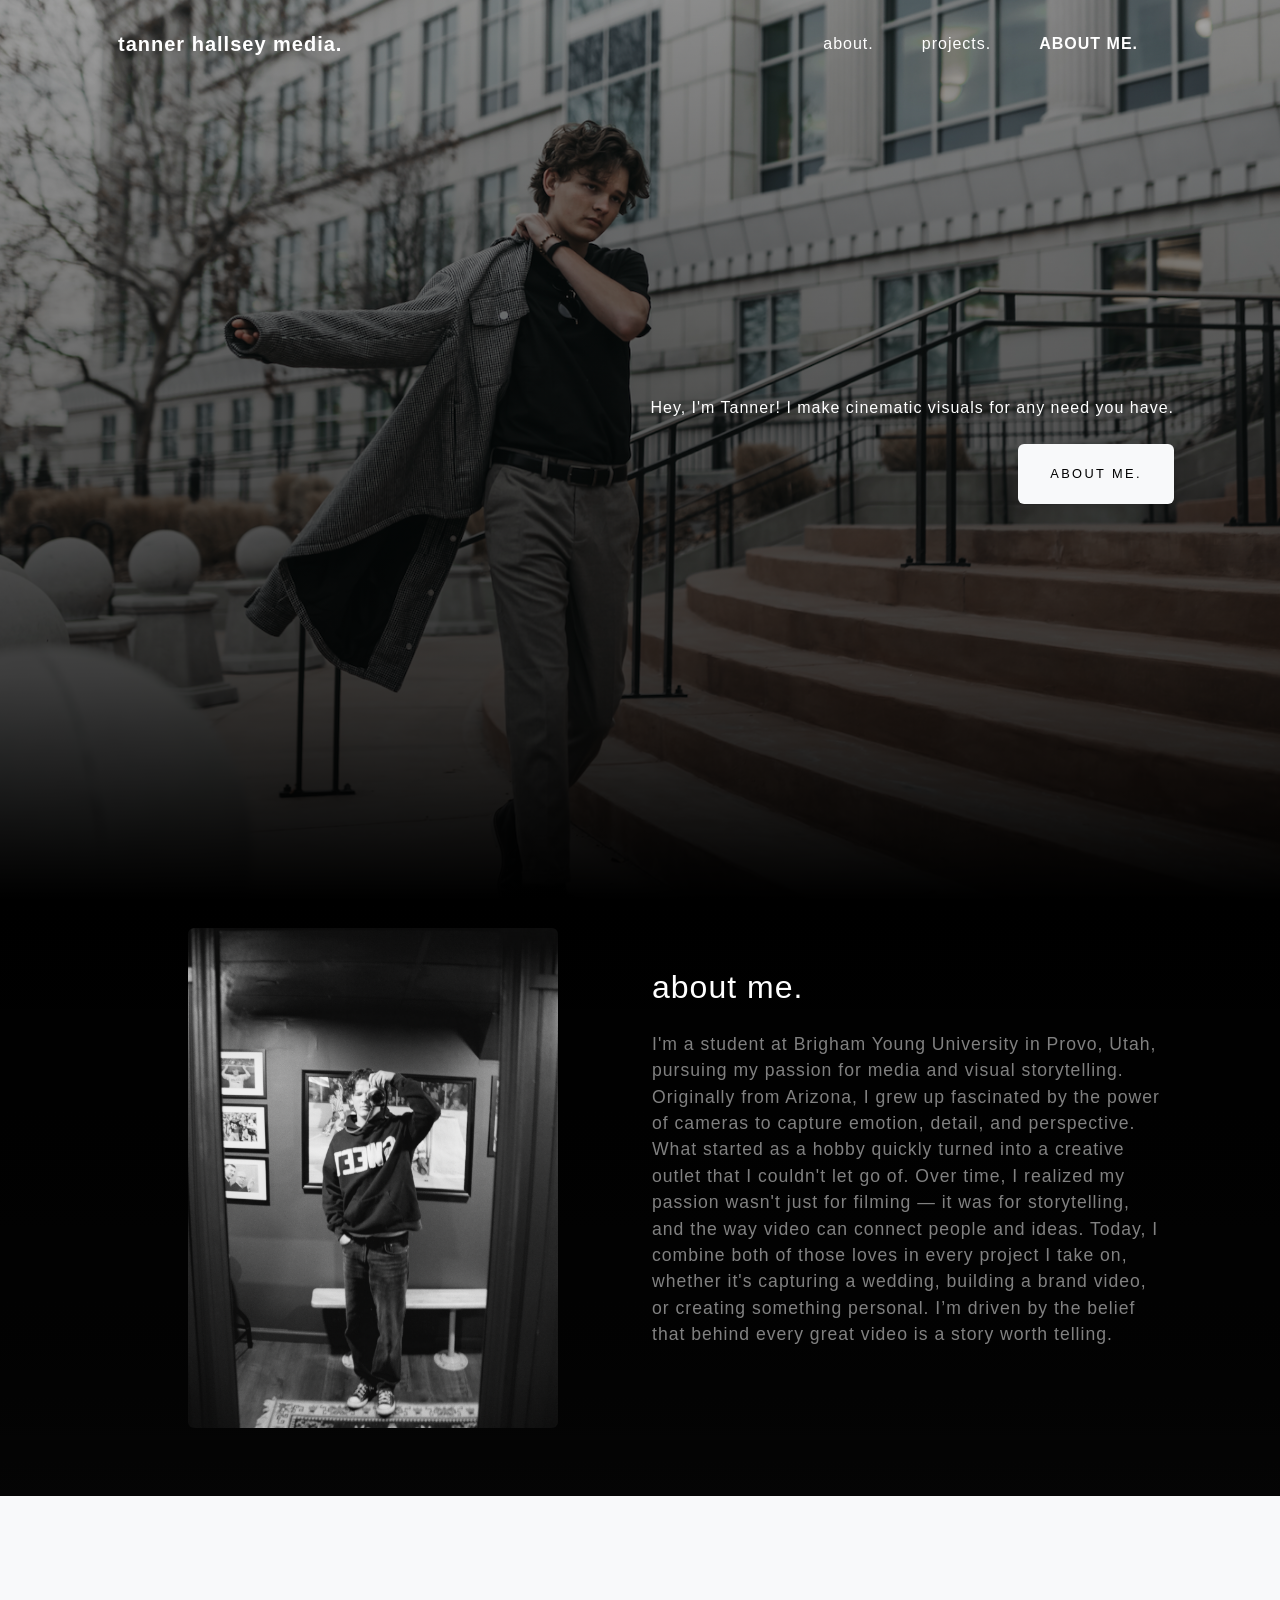
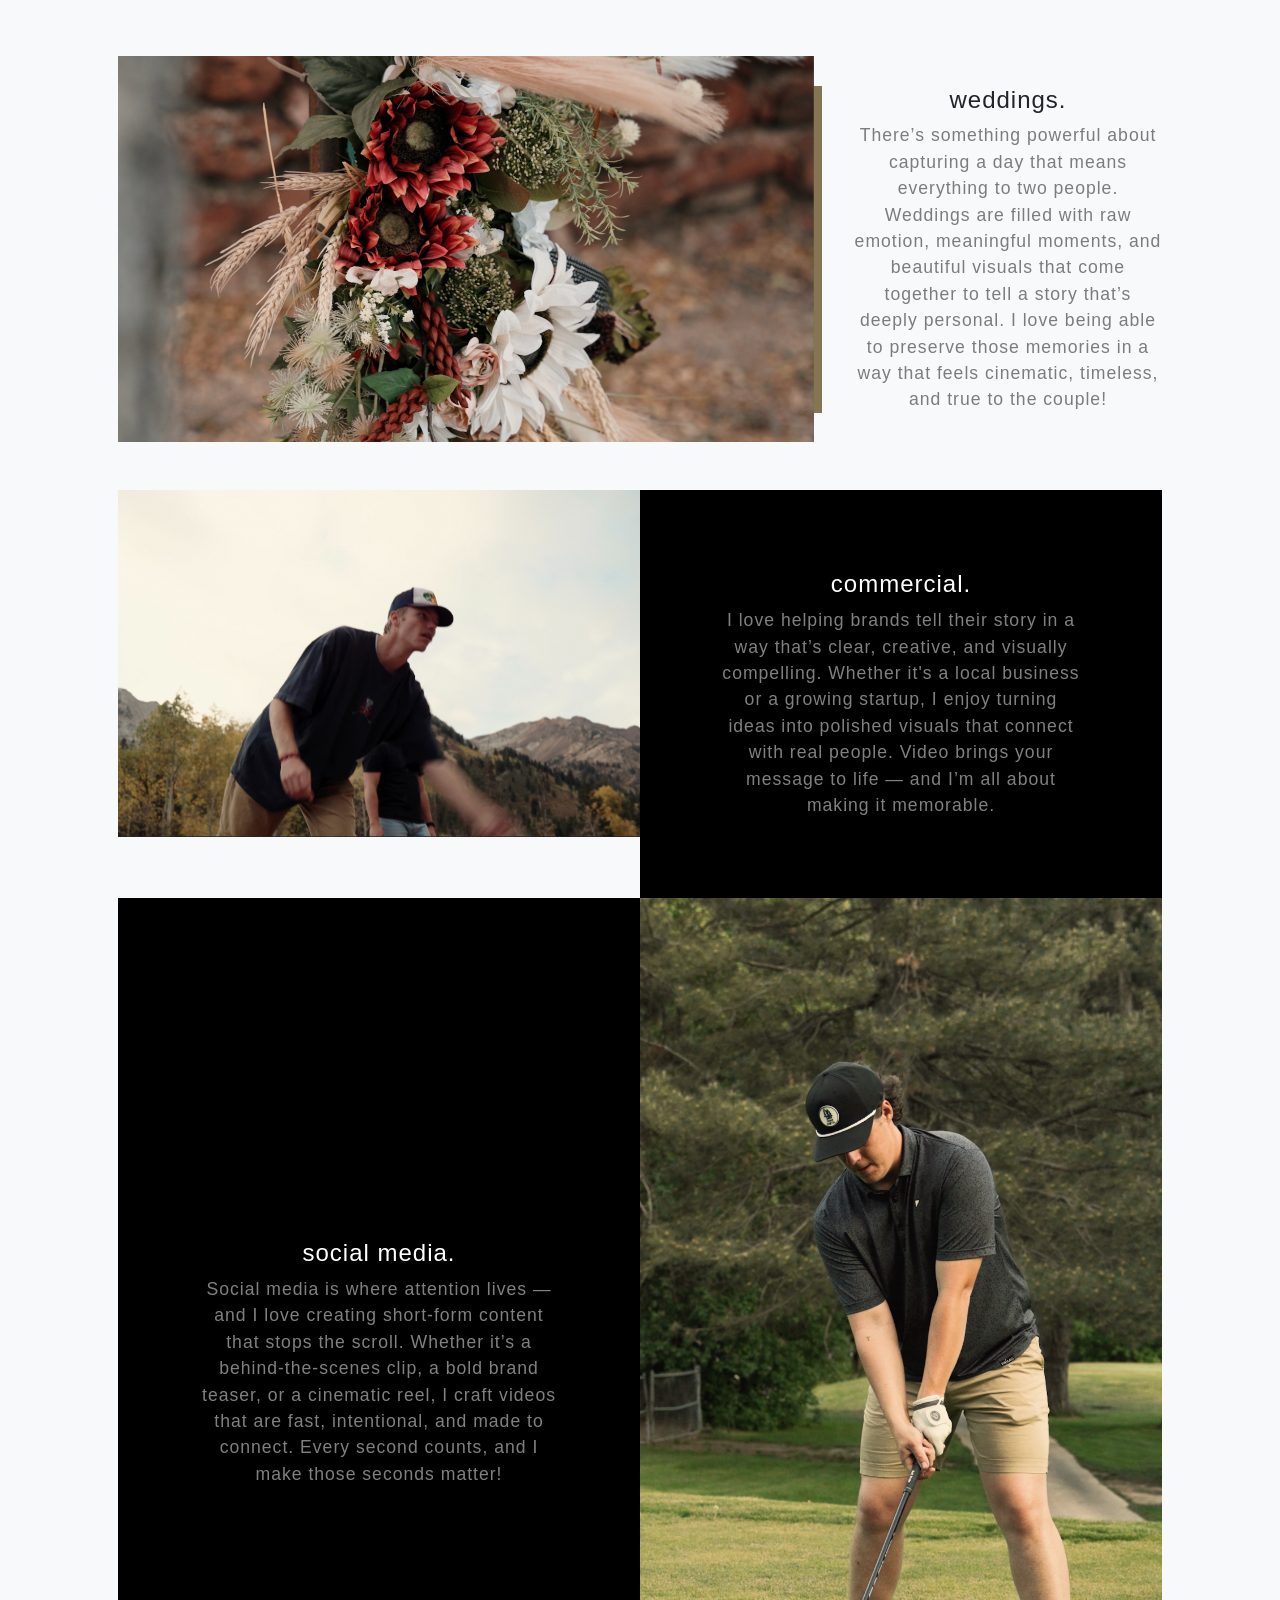
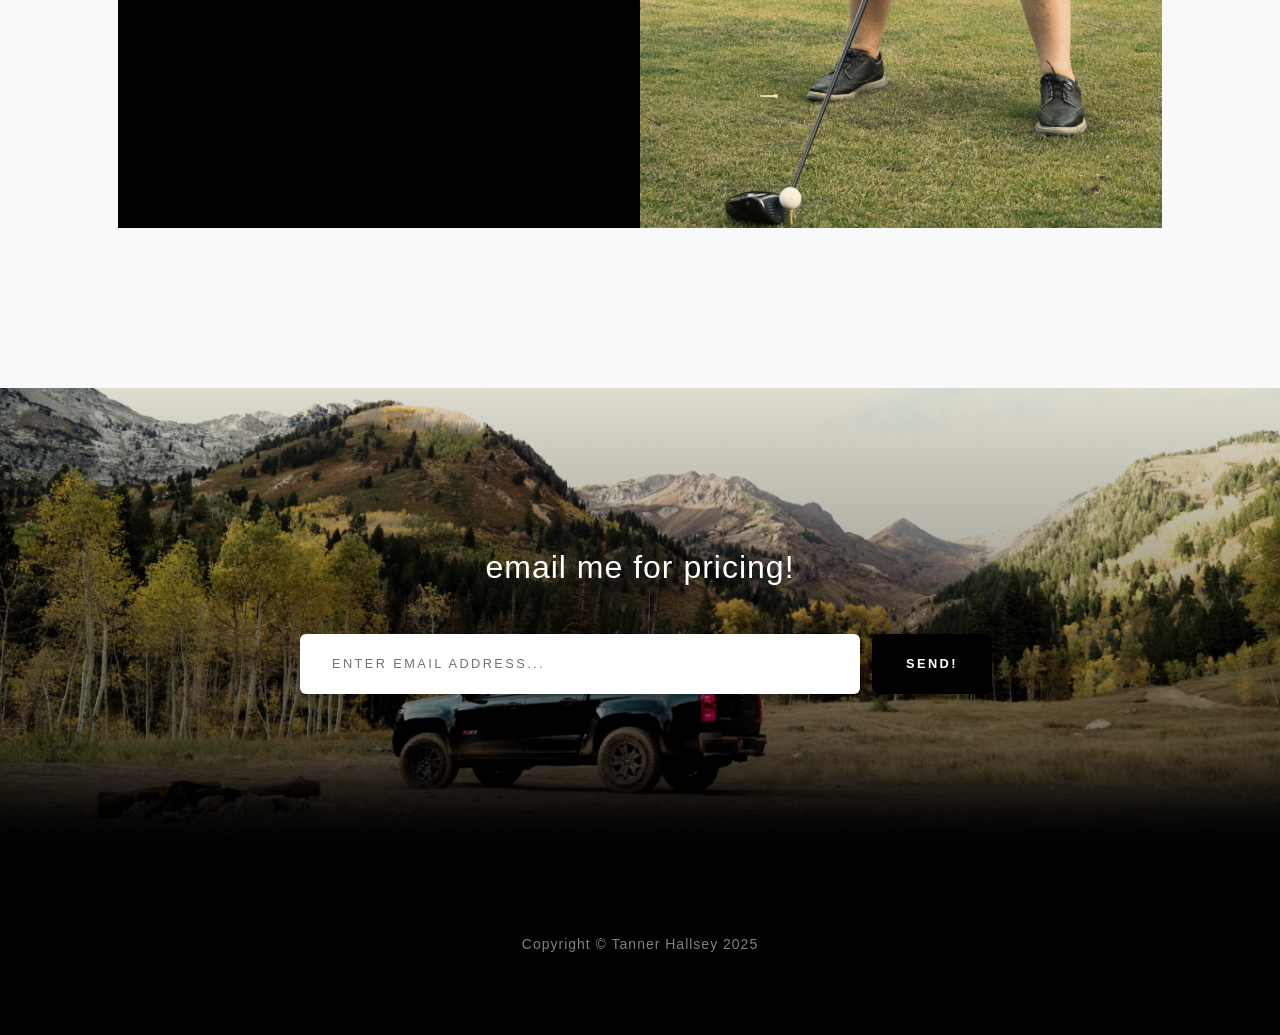
==== index.html @ 136759ea "Add files via upload" ====
<!DOCTYPE html>
<html lang="en">
    <head>
        <meta charset="utf-8" />
        <meta name="viewport" content="width=device-width, initial-scale=1, shrink-to-fit=no" />
        <meta name="description" content="" />
        <meta name="author" content="" />
        <title>Tanner Hallsey Media - Content Creator</title>
        <link rel="icon" type="image/x-icon" href="assets/favicon.ico" />
        <!-- Font Awesome icons (free version)-->
        <script src="https://fonts.google.com/specimen/Special+Gothic+Expanded+One" crossorigin="anonymous"></script>
        <!-- Google fonts-->
        <link href="https://fonts.google.com/specimen/Special+Gothic+Expanded+One" rel="stylesheet" />
        <link href="https://fonts.google.com/specimen/Special+Gothic+Expanded+One" rel="stylesheet" />
        <!-- Core theme CSS (includes Bootstrap)-->
        <link href="css/styles.css" rel="stylesheet" />
    </head>
    <body id="page-top">
        <!-- Navigation-->
        <nav class="navbar navbar-expand-lg navbar-light fixed-top" id="mainNav">
            <div class="container px-4 px-lg-5">
                <a class="navbar-brand" href="#page-top">tanner hallsey media.</a>
                <button class="navbar-toggler navbar-toggler-right" type="button" data-bs-toggle="collapse" data-bs-target="#navbarResponsive" aria-controls="navbarResponsive" aria-expanded="false" aria-label="Toggle navigation">
                    Menu
                    <i class="fas fa-bars"></i>
                </button>
                <div class="collapse navbar-collapse" id="navbarResponsive">
                    <ul class="navbar-nav ms-auto">
                        <li class="nav-item"><a class="nav-link" href="#about">about.</a></li>
                        <li class="nav-item"><a class="nav-link" href="#projects">projects.</a></li>
                        <li class="nav-item"><a class="nav-link fw-bolder" href="other-works.html" target="_blank">ABOUT ME.</a></li>


                    </ul>
                </div>
            </div>
        </nav>
        <!-- Masthead-->
       <header class="masthead">
  <div class="container h-100 d-flex align-items-center">
    <div class="row w-100 justify-content-end"> <!-- pushes content to right -->
      <div class="col-lg-6">
        <div class="text-end text-white"> <!-- aligns text to right -->
          
        
          <p style="font-size: 1rem; color: white; margin-bottom: 1.5rem;">
            Hey, I'm Tanner! I make cinematic visuals for any need you have. 
          </p>
          <a class="btn btn-light" href="#about">about me.</a>
        </div>
      </div>
    </div>
  </div>
</header>




        <!-- About-->
      <section class="about-section text-white pt-5 pb-5" id="about" style="padding-bottom: 100px;">


  <div class="container px-4 px-lg-5">
    <div class="row align-items-center" style="min-height: 500px;">
      <!-- Image -->
      <div class="col-lg-6 mb-4 mb-lg-0 text-center" style="margin-top: -40px;">
        <img src="assets/img/hallz.png" alt="Tanner Hallsey" class="img-fluid rounded" style="max-height: 500px;" />
      </div>

      <!-- Text -->
      <div class="col-lg-6">
        <h2 class="mb-4">about me.</h2>
        <p class="text-white-50">
          I'm a student at Brigham Young University in Provo, Utah, pursuing my passion for media and visual storytelling. Originally from Arizona, I grew up fascinated by the power of cameras to capture emotion, detail, and perspective. What started as a hobby quickly turned into a creative outlet that I couldn't let go of. Over time, I realized my passion wasn't just for filming — it was for storytelling, and the way video can connect people and ideas. Today, I combine both of those loves in every project I take on, whether it's capturing a wedding, building a brand video, or creating something personal. I’m driven by the belief that behind every great video is a story worth telling.
        </p>
      </div>
    </div>
  </div>
</section>



        <!-- Projects-->
        <section class="projects-section bg-light" id="projects">
            <div class="container px-4 px-lg-5">
                <!-- Featured Project Row-->
                <div class="row gx-0 mb-4 mb-lg-5 align-items-center">
                    <div class="col-xl-8 col-lg-7"><img class="img-fluid mb-3 mb-lg-0" src="assets/img/spring.png" alt="..." /></div>
                    <div class="col-xl-4 col-lg-5">
                        <div class="featured-text text-center text-lg-left">
                            <h4>weddings.</h4>
                            <p class="text-black-50 mb-0">There’s something powerful about capturing a day that means everything to two people. Weddings are filled with raw emotion, meaningful moments, and beautiful visuals that come together to tell a story that’s deeply personal. I love being able to preserve those memories in a way that feels cinematic, timeless, and true to the couple!</p>
                        </div>
                    </div>
                </div>
                <!-- Project One Row-->
                <div class="row gx-0 mb-5 mb-lg-0 justify-content-center">
                    <div class="col-lg-6"><img class="img-fluid" src="assets/img/jax2.png" alt="..." /></div>
                    <div class="col-lg-6">
                        <div class="bg-black text-center h-100 project">
                            <div class="d-flex h-100">
                                <div class="project-text w-100 my-auto text-center text-lg-left">
                                    <h4 class="text-white">commercial.</h4>
                                    <p class="mb-0 text-white-50">I love helping brands tell their story in a way that’s clear, creative, and visually compelling. Whether it's a local business or a growing startup, I enjoy turning ideas into polished visuals that connect with real people. Video brings your message to life — and I’m all about making it memorable.</p>
                                </div>
                            </div>
                        </div>
                    </div>
                </div>
                <!-- Project Two Row-->
                <div class="row gx-0 justify-content-center">
                    <div class="col-lg-6"><img class="img-fluid" src="assets/img/jake.png" alt="..." /></div>
                    <div class="col-lg-6 order-lg-first">
                        <div class="bg-black text-center h-100 project">
                            <div class="d-flex h-100">
                                <div class="project-text w-100 my-auto text-center text-lg-right">
                                    <h4 class="text-white">social media.</h4>
                                    <p class="mb-0 text-white-50">Social media is where attention lives — and I love creating short-form content that stops the scroll. Whether it’s a behind-the-scenes clip, a bold brand teaser, or a cinematic reel, I craft videos that are fast, intentional, and made to connect. Every second counts, and I make those seconds matter!</p>
                                </div>
                            </div>
                        </div>
                    </div>
                </div>
            </div>
        </section>
        <!-- Signup-->
      <!-- Signup-->
<section class="signup-section position-relative" id="signup">
  <div class="container px-4 px-lg-5">
    <div class="row gx-4 gx-lg-5">
      <div class="col-md-10 col-lg-8 mx-auto text-center">
        <i class="far fa-paper-plane fa-2x mb-2 text-white"></i>
        <h2 class="text-white mb-5">email me for pricing!</h2>

        <form class="form-signup" id="contactForm" data-sb-form-api-token="API_TOKEN">
          <div class="row input-group-newsletter">
            <div class="col">
              <input class="form-control" id="emailAddress" type="email" placeholder="Enter email address..." aria-label="Enter email address..." data-sb-validations="required,email" />
            </div>
            <button id="submitButton" type="submit" class="btn" style="background-color: black; color: white; font-weight: 600; border: none; padding: 0.75rem 1.5rem; border-radius: 8px; width: auto; min-width: 120px;">send!</button>
          </div>

          <div class="invalid-feedback mt-2" data-sb-feedback="emailAddress:required">An email is required.</div>
          <div class="invalid-feedback mt-2" data-sb-feedback="emailAddress:email">Email is not valid.</div>

          <div class="d-none" id="submitSuccessMessage">
            <div class="text-center mb-3 mt-2 text-white">
              <div class="fw-bolder" style="margin-bottom: 0;">Check your email shortly!</div>
              <div style="margin-top: 0;">Thanks for reaching out — I’ll be in touch with pricing soon!</div>
            </div>
          </div>

          <div class="d-none" id="submitErrorMessage">
            <div class="text-center text-danger mb-3 mt-2">Error sending message!</div>
          </div>
        </form>
      </div>
    </div>
  </div>

  <!-- Gradient overlay to blend section into footer -->
  <div style="position: absolute; bottom: 0; left: 0; width: 100%; height: 100px; background: linear-gradient(to bottom, rgba(0,0,0,0) 0%, #000 100%);"></div>
</section>

<!-- Footer-->
<footer class="footer bg-black small text-center text-white-50">
  <div class="container px-4 px-lg-5">Copyright &copy; Tanner Hallsey 2025</div>
</footer>

<!-- Bootstrap core JS-->
<script src="https://cdn.jsdelivr.net/npm/bootstrap@5.2.3/dist/js/bootstrap.bundle.min.js"></script>
<script src="js/scripts.js"></script>
<script src="https://cdn.startbootstrap.com/sb-forms-latest.js"></script>
</body>
</html>
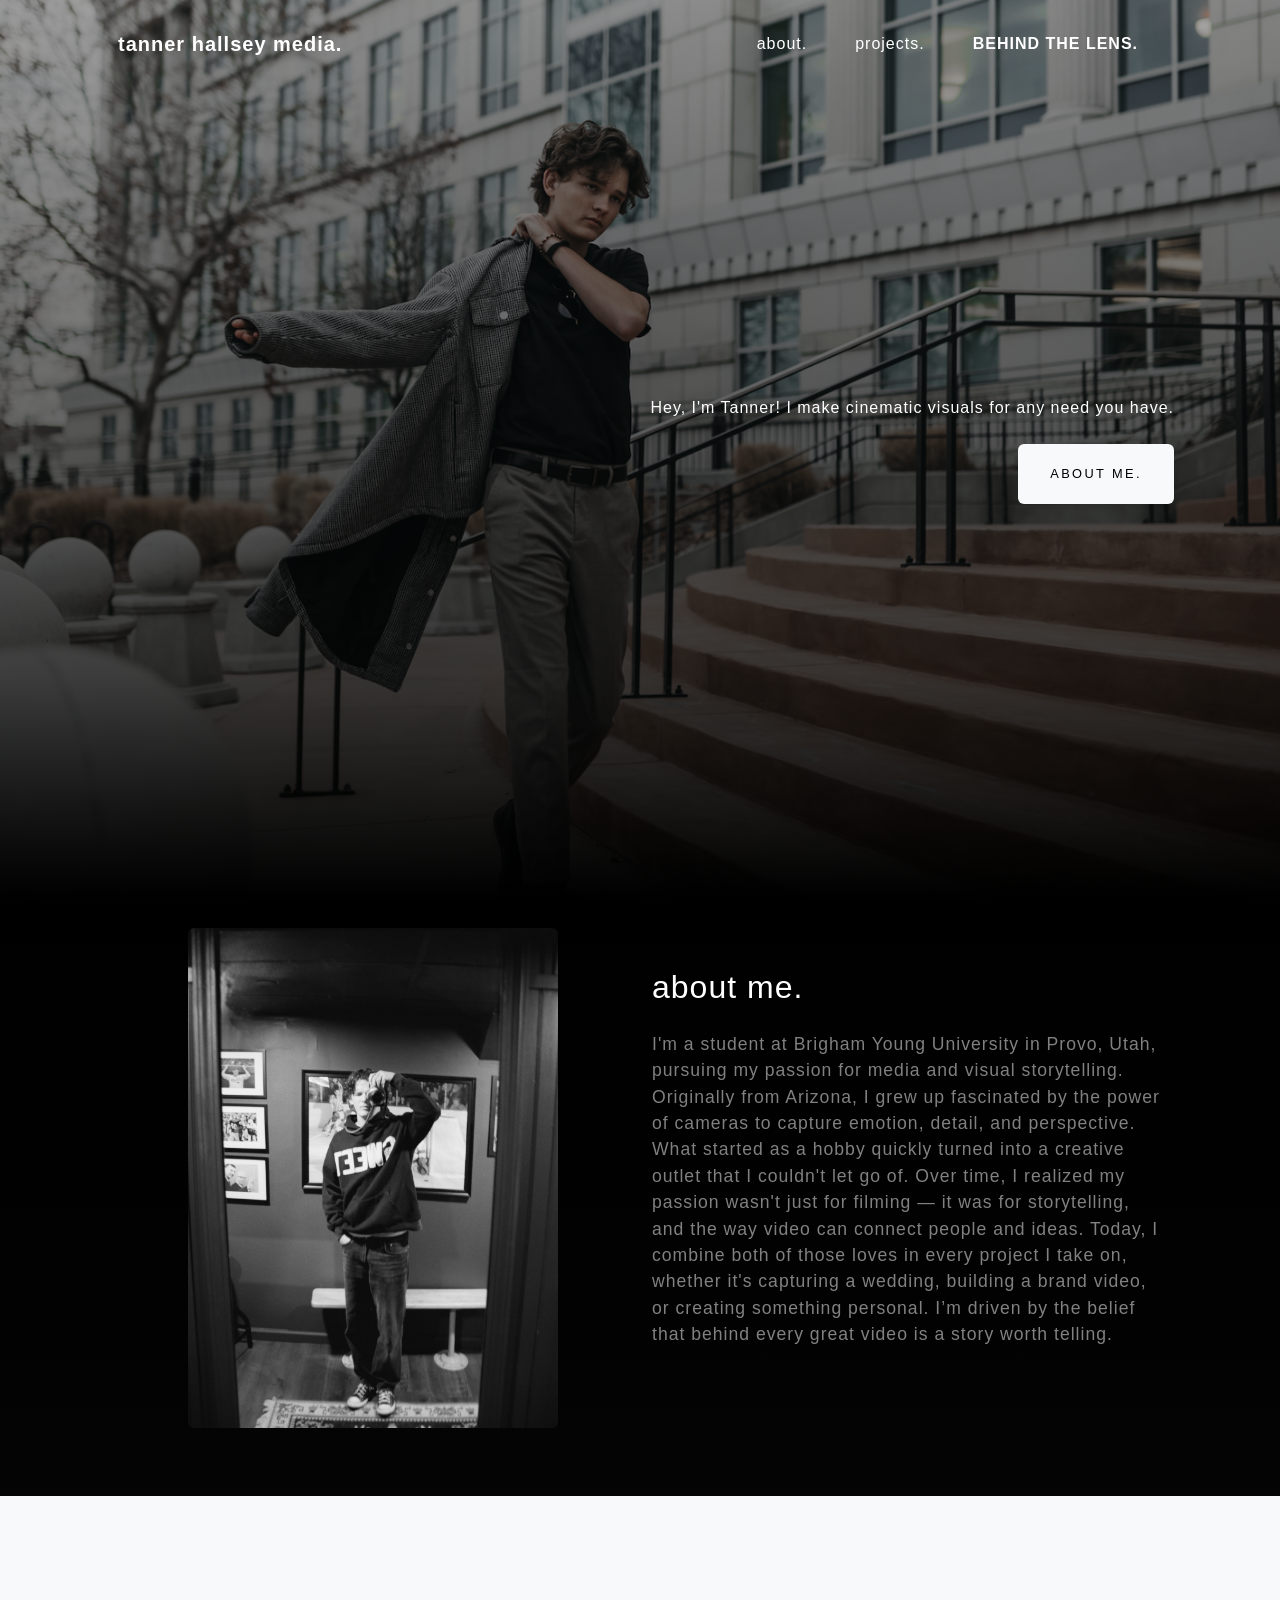
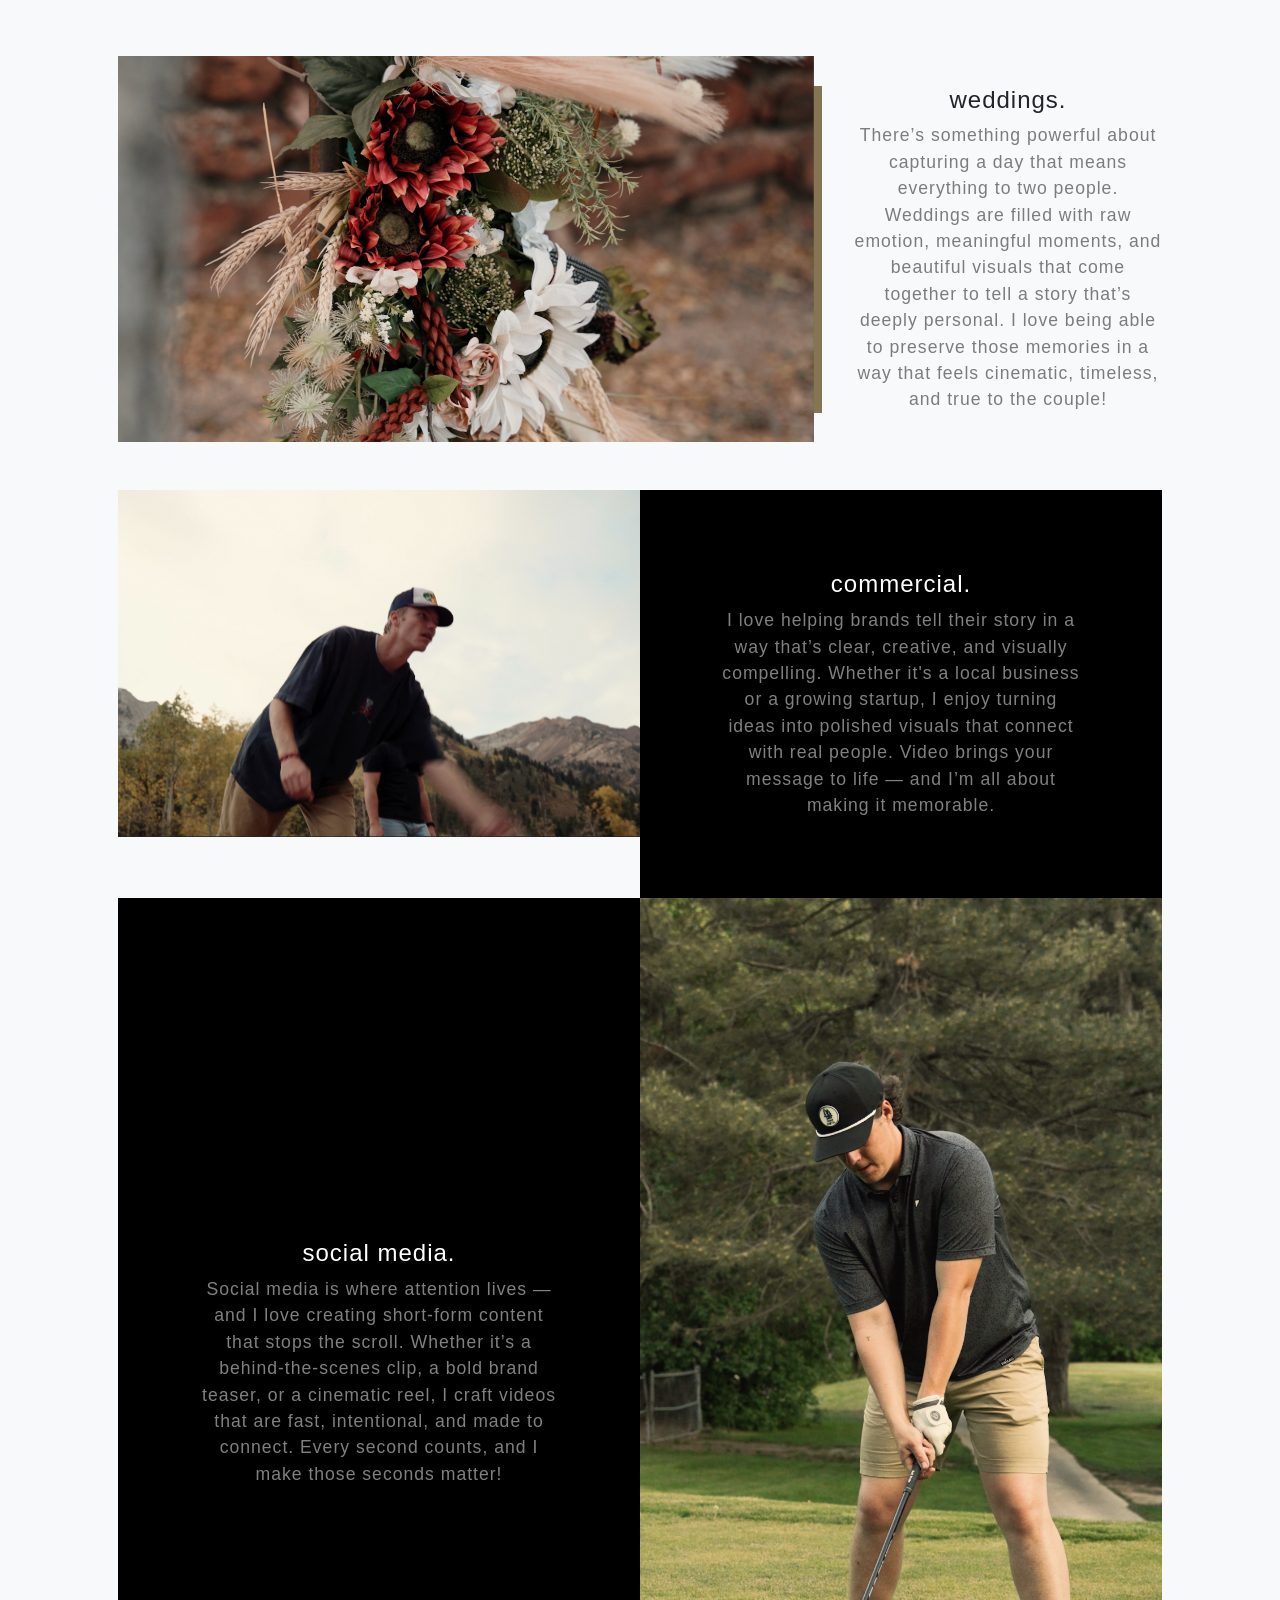
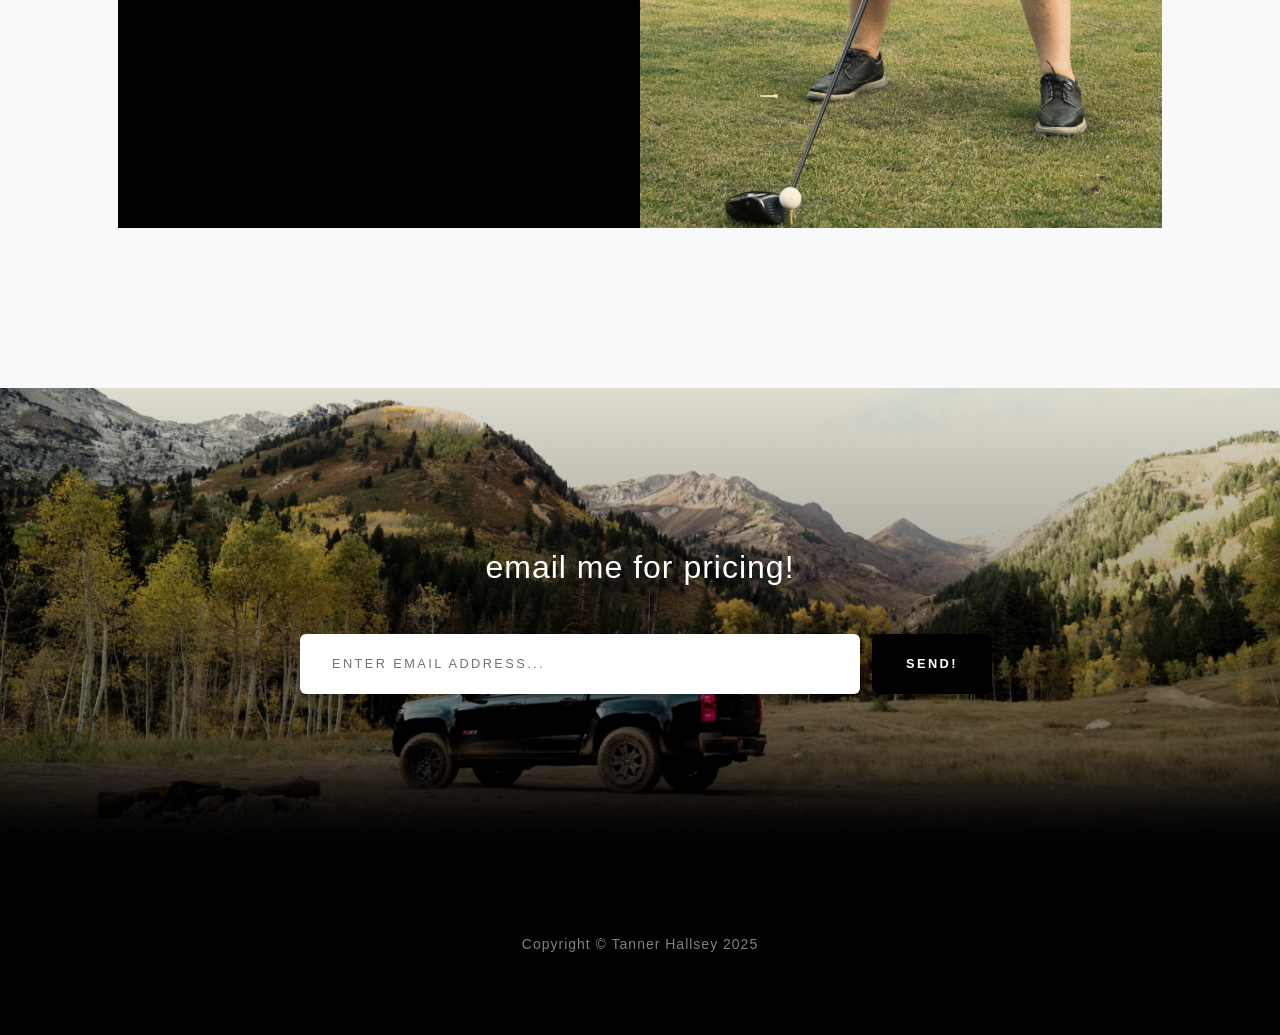
==== commit a959affd: "Add files via upload" ====
--- a/index.html
+++ b/index.html
@@ -28,7 +28,7 @@
                     <ul class="navbar-nav ms-auto">
                         <li class="nav-item"><a class="nav-link" href="#about">about.</a></li>
                         <li class="nav-item"><a class="nav-link" href="#projects">projects.</a></li>
-                        <li class="nav-item"><a class="nav-link fw-bolder" href="other-works.html" target="_blank">ABOUT ME.</a></li>
+                        <li class="nav-item"><a class="nav-link fw-bolder" href="other-works.html" target="_blank">BEHIND THE LENS.</a></li>
 
 
                     </ul>
